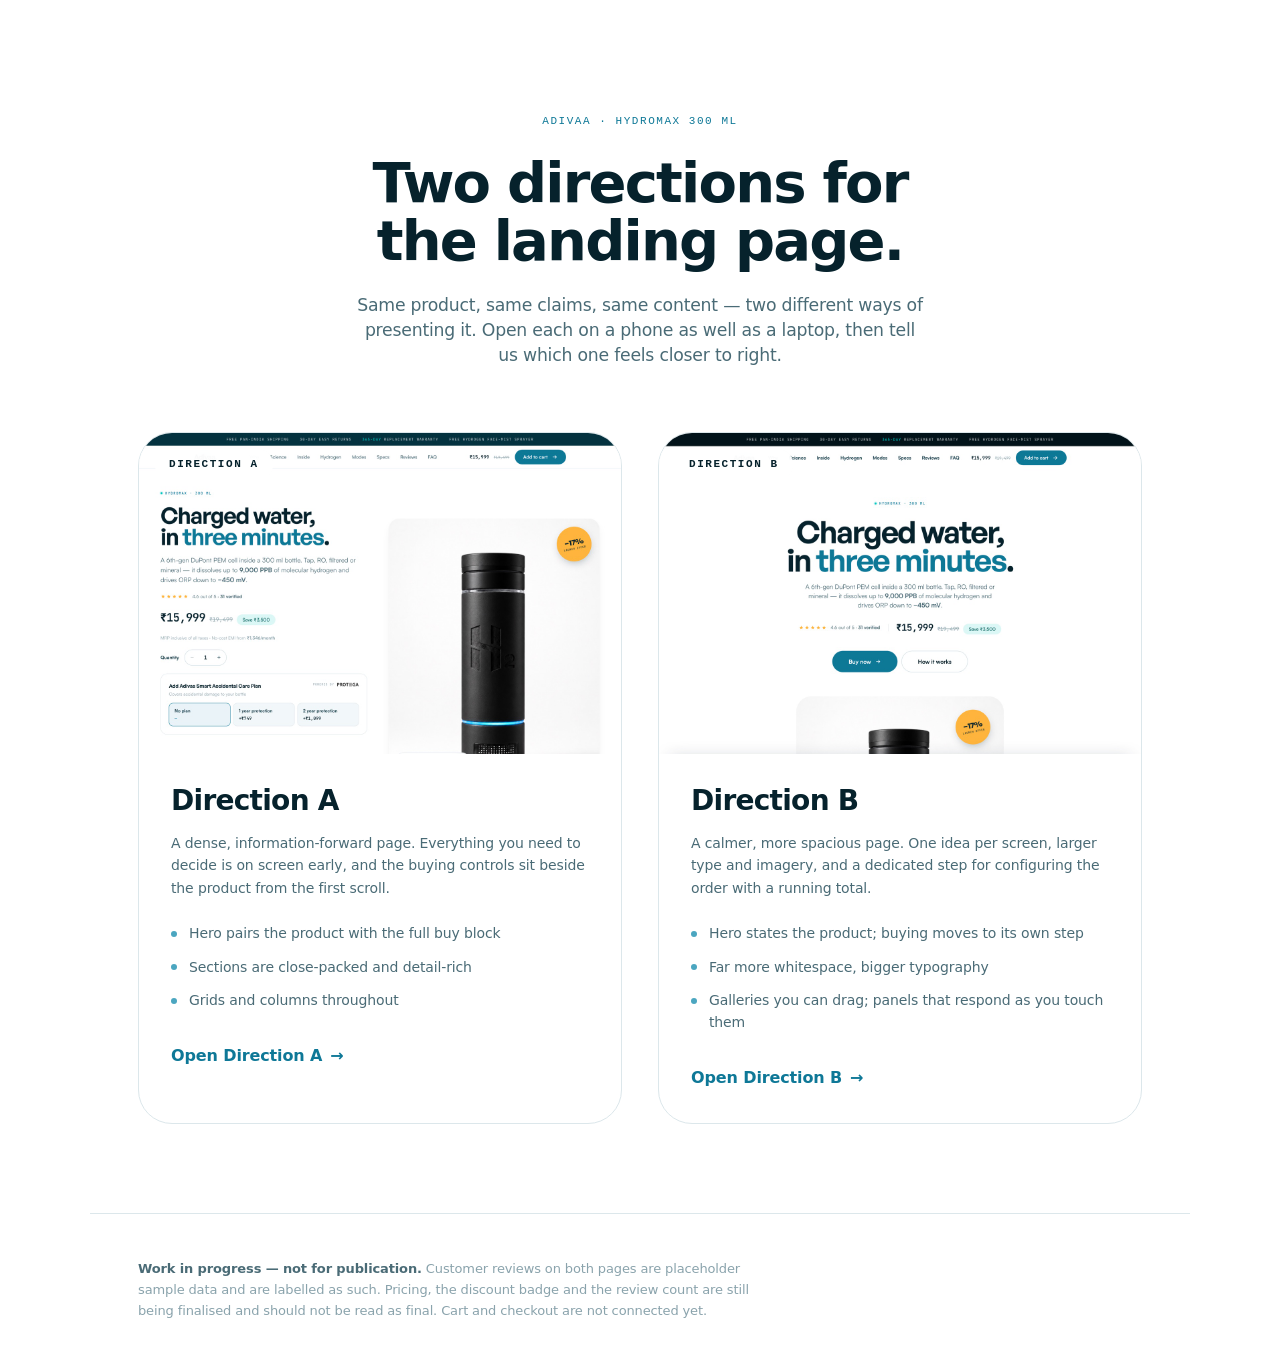
==== index.html @ e39ab36e "HydroMax landing page — two directions for client review Direction A: the current build (pre-Apple)." ====
<!DOCTYPE html>
<html lang="en">
<head>
<meta charset="utf-8">
<meta name="viewport" content="width=device-width, initial-scale=1">
<title>HydroMax landing page — two directions | Adivaa</title>
<meta name="description" content="Two design directions for the HydroMax 300 ml landing page, for review.">
<meta name="theme-color" content="#0E7897">
<!-- a shared preview link, not a page that wants to be found -->
<meta name="robots" content="noindex, nofollow">

<link rel="preconnect" href="https://api.fontshare.com" crossorigin>
<!-- One request per family — Fontshare silently drops every family after the first. -->
<link rel="stylesheet" href="https://api.fontshare.com/v2/css?f%5B%5D=general-sans@400,500,600,700&display=swap">
<link rel="stylesheet" href="https://api.fontshare.com/v2/css?f%5B%5D=satoshi@400,500,700&display=swap">
<link rel="stylesheet" href="apple/tokens.css">

<style>
  *, *::before, *::after { box-sizing: border-box; }
  body {
    margin: 0; min-height: 100svh;
    background: var(--paper); color: var(--ink-900);
    font-family: var(--font-text); font-size: var(--t-body);
    line-height: var(--lh-body); letter-spacing: var(--ls-body);
    -webkit-font-smoothing: antialiased;
    display: flex; flex-direction: column;
  }
  img { max-width: 100%; display: block; }
  a { color: inherit; }
  :focus-visible { outline: none; box-shadow: var(--focus-ring); border-radius: var(--r-sm); }

  .wrap { width: 100%; max-width: 1100px; margin-inline: auto; padding-inline: clamp(22px, 5vw, 48px); }

  header { padding-block: clamp(48px, 8vw, 104px) clamp(32px, 5vw, 64px); text-align: center; }
  .eyebrow {
    font-family: var(--font-data); font-size: var(--t-label); font-weight: 500;
    letter-spacing: var(--ls-label); text-transform: uppercase; color: var(--blue-600);
  }
  h1 {
    margin: var(--s-5) 0 0;
    font-family: var(--font-display); font-weight: 600;
    font-size: clamp(2.125rem, 5.4vw, 3.5rem);
    line-height: var(--lh-head); letter-spacing: var(--ls-d2);
    text-wrap: balance;
  }
  .sub {
    margin: var(--s-5) auto 0; max-width: 52ch;
    font-size: var(--t-lead); line-height: var(--lh-lead); letter-spacing: var(--ls-lead);
    color: var(--ink-500); text-wrap: pretty;
  }

  .grid { display: grid; grid-template-columns: 1fr 1fr; gap: clamp(20px, 3vw, 36px); padding-bottom: clamp(48px, 7vw, 96px); }
  @media (max-width: 760px) { .grid { grid-template-columns: 1fr; } }

  .opt {
    display: flex; flex-direction: column;
    border: 1px solid var(--line); border-radius: var(--r-lg);
    background: var(--paper); overflow: hidden; text-decoration: none;
    transition: transform var(--dur-move, 344ms) var(--spring-ui, ease),
                box-shadow var(--dur-move, 344ms) var(--spring-ui, ease),
                border-color 240ms ease;
  }
  .opt:hover { transform: translateY(-4px); box-shadow: var(--shadow-lift); border-color: var(--blue-600); }
  .opt:active { transform: scale(.99); transition-duration: 90ms; }

  .opt__shot { aspect-ratio: 3 / 2; background: var(--plate, #F5F5F5); position: relative; overflow: hidden; }
  .opt__shot img { width: 100%; height: 100%; object-fit: cover; object-position: top center; }
  .opt__tag {
    position: absolute; top: var(--s-4); left: var(--s-4); z-index: 2;
    font-family: var(--font-data); font-size: var(--t-label); font-weight: 600;
    letter-spacing: var(--ls-label); text-transform: uppercase;
    background: rgba(255,255,255,.92); color: var(--ink-900);
    -webkit-backdrop-filter: blur(12px); backdrop-filter: blur(12px);
    border-radius: var(--r-pill); padding: 7px 14px;
  }
  .opt__body { padding: clamp(20px, 2.6vw, 32px); flex: 1; display: flex; flex-direction: column; }
  .opt__body h2 {
    margin: 0; font-family: var(--font-display); font-weight: 600;
    font-size: clamp(1.375rem, 2.2vw, 1.75rem); letter-spacing: var(--ls-d3); line-height: var(--lh-d3);
  }
  .opt__body p { margin: var(--s-4) 0 0; font-size: var(--t-sm); line-height: var(--lh-sm); color: var(--ink-500); }
  ul { margin: var(--s-5) 0 0; padding: 0; list-style: none; display: grid; gap: var(--s-3); }
  li { font-size: var(--t-sm); color: var(--ink-500); display: flex; gap: var(--s-3); align-items: flex-start; }
  li::before { content: ''; flex: 0 0 auto; width: 6px; height: 6px; border-radius: 50%; background: var(--blue-400); margin-top: .55em; }
  .opt__go {
    margin-top: var(--s-6); font-weight: 700; color: var(--blue-600);
    display: inline-flex; align-items: center; gap: var(--s-2);
  }
  .opt:hover .opt__go span { transform: translateX(4px); }
  .opt__go span { transition: transform 300ms var(--spring-ui, ease); display: inline-block; }

  footer { margin-top: auto; border-top: 1px solid var(--line); padding-block: var(--s-6); }
  .note { font-size: var(--t-xs); color: var(--ink-300); line-height: 1.6; max-width: 78ch; }
  .note b { color: var(--ink-500); font-weight: 600; }

  @media (prefers-reduced-motion: reduce) {
    .opt, .opt__go span { transition: none !important; }
    .opt:hover { transform: none; }
  }
</style>
</head>
<body>

<header class="wrap">
  <p class="eyebrow">Adivaa · HydroMax 300 ml</p>
  <h1>Two directions for the landing page.</h1>
  <p class="sub">
    Same product, same claims, same content — two different ways of presenting it.
    Open each on a phone as well as a laptop, then tell us which one feels closer to right.
  </p>
</header>

<main class="wrap grid">
  <a class="opt" href="classic/">
    <div class="opt__shot">
      <span class="opt__tag">Direction A</span>
      <img src="preview-classic.jpg" alt="Direction A: the current landing page, showing the product beside the full buy block" width="1440" height="960">
    </div>
    <div class="opt__body">
      <h2>Direction A</h2>
      <p>A dense, information-forward page. Everything you need to decide is on screen early, and the buying controls sit beside the product from the first scroll.</p>
      <ul>
        <li>Hero pairs the product with the full buy block</li>
        <li>Sections are close-packed and detail-rich</li>
        <li>Grids and columns throughout</li>
      </ul>
      <span class="opt__go">Open Direction A <span aria-hidden="true">→</span></span>
    </div>
  </a>

  <a class="opt" href="apple/">
    <div class="opt__shot">
      <span class="opt__tag">Direction B</span>
      <img src="preview-apple.jpg" alt="Direction B: a centred headline with the product below and a separate buying step" width="1440" height="960">
    </div>
    <div class="opt__body">
      <h2>Direction B</h2>
      <p>A calmer, more spacious page. One idea per screen, larger type and imagery, and a dedicated step for configuring the order with a running total.</p>
      <ul>
        <li>Hero states the product; buying moves to its own step</li>
        <li>Far more whitespace, bigger typography</li>
        <li>Galleries you can drag; panels that respond as you touch them</li>
      </ul>
      <span class="opt__go">Open Direction B <span aria-hidden="true">→</span></span>
    </div>
  </a>
</main>

<footer class="wrap">
  <p class="note">
    <b>Work in progress — not for publication.</b>
    Customer reviews on both pages are placeholder sample data and are labelled as such.
    Pricing, the discount badge and the review count are still being finalised and should not
    be read as final. Cart and checkout are not connected yet.
  </p>
</footer>

</body>
</html>
---- apple/tokens.css ----
/* ============================================================
   CURRENT — Adivaa HydroMax design language
   Light theme. Brand anchor #0E7897.
   Single source of truth. Nothing in the product hardcodes a
   value that lives in this file.

   v2 — Apple pass. What changed and why:
     · tracking is now a CURVE across the whole scale, not one
       value bolted onto the display sizes
     · leading tracks size inversely, all the way down
     · section rhythm opened ~45%; the content column narrowed,
       so the page reads as content floating in space
     · deep panels went cooler and much deeper — a near-black
       canvas makes one bright accent do far more work
     · materials (translucency) and spring motion are now tokens
   Brand faces and #0E7897 are unchanged.
   ============================================================ */

/* Fonts are loaded via <link> in the document head, not @import — an @import
   chain resolves serially and blocks first paint.

   ⚠ The Fontshare API silently drops every family after the first when you
   combine them in one request: a combined `f[]=general-sans&f[]=satoshi` URL
   returns General Sans only, so Satoshi falls back to system-ui on any machine
   that doesn't happen to have it installed locally. ONE REQUEST PER FAMILY. */

:root {
  /* ---------- 1. INK — text + structure ----------
     Never pure black. Every neutral is tinted toward the brand hue,
     so the page reads "cool water" even where there is no blue. */
  --ink-900: #06222C;   /* headlines, primary text */
  --ink-700: #133A47;   /* sub-headlines */
  --ink-500: #4A6B76;   /* body copy, secondary */
  --ink-300: #8AA3AC;   /* captions, meta, disabled */
  --line:    #DCE7EB;   /* hairlines, card borders */
  --line-strong: #C3D6DD;

  /* ---------- 2. PAPER — surfaces ---------- */
  --paper:      #FFFFFF;
  --paper-tint: #F4F8FA;   /* lifted a touch: more air between tint and paper
                              than contrast, so section changes read as breath */
  --paper-blue: #EAF4F8;
  /* Product plate. This is sampled from hero-studio.jpg's OWN backdrop, so a
     contained render sits on it with no visible rectangle. Do not "improve"
     it to a brand tint — the seam comes straight back. */
  --plate:      #F5F5F5;

  /* ---------- 3. BRAND BLUE — one hue, seven steps ---------- */
  --blue-950: #02141A;   /* deepest ground — footer, final CTA */
  --blue-900: #041B23;   /* deep sections. Was #05323F: pushing it to a cooler
                            near-black is what lets white type and one aqua
                            accent carry a whole section without shouting. */
  --blue-800: #0A3D4C;   /* cards on deep */
  --blue-700: #0A5C75;   /* hover / pressed on brand fills */
  --blue-600: #0E7897;   /* ★ BRAND — CTAs, links, active, units */
  --blue-400: #4BA6C0;   /* illustration, secondary graphics */
  --blue-200: #A9D5E2;   /* dividers on blue, meter tracks */
  --blue-50:  #EAF4F8;

  /* ---------- 4. SPARKS — strict jobs, tiny doses ----------
     AQUA  = "hydrogen is active". GRAPHICS ONLY (fails contrast as text).
     AMBER = "earned proof".      GRAPHICS ONLY. Max ~2% of a viewport. */
  --aqua:      #00C8C0;
  --aqua-soft: rgba(0, 200, 192, .14);
  --aqua-ink:  #05605C;   /* the only legible text form of aqua */
  --amber:     #FFB43D;
  --amber-soft:rgba(255, 180, 61, .16);
  --amber-ink: #7A5410;   /* the only legible text form of amber */

  /* Semantic — functional UI only, never decorative */
  --positive: #12876B;
  --negative: #C0392F;

  /* ---------- 5. TYPE ---------- */
  --font-display: 'General Sans', 'Outfit', 'Avenir Next', system-ui, sans-serif;
  --font-text:    'Satoshi', 'Inter', system-ui, -apple-system, sans-serif;
  --font-data:    'JetBrains Mono', ui-monospace, SFMono-Regular, monospace;

  /* Fluid scale. */
  --t-d0: clamp(3.5rem, 10vw, 8.5rem);      /* statement banner */
  --t-d1: clamp(3rem, 8.2vw, 6.75rem);      /* hero */
  --t-d2: clamp(2.125rem, 4.6vw, 3.875rem); /* section head */
  --t-d3: clamp(1.625rem, 3vw, 2.5rem);     /* sub head */
  --t-h4: clamp(1.1875rem, 1.5vw, 1.375rem);/* card title */
  --t-lead: clamp(1.0625rem, 1.35vw, 1.1875rem);
  --t-body: 1rem;
  --t-sm:   0.875rem;
  --t-xs:   0.8125rem;
  --t-label: 0.6875rem;                     /* mono caps */

  /* ---------- 5a. TRACKING — a curve, not a value ----------
     Letters read too far apart as type grows and too close as it shrinks,
     so tracking has to be size-specific. One fixed letter-spacing is
     always wrong somewhere. Negative through the display sizes, crossing
     zero around body, positive in the small sizes where legibility needs
     the air. This crossover is the single biggest reason a page reads
     "designed" rather than "set". */
  --ls-d0:    -0.045em;   /* 56–136px */
  --ls-d1:    -0.038em;   /* 48–108px */
  --ls-d2:    -0.032em;   /* 34–62px  */
  --ls-d3:    -0.026em;   /* 26–40px  */
  --ls-h4:    -0.019em;   /* 19–22px  */
  --ls-lead:  -0.013em;   /* 17–19px  */
  --ls-body:  -0.008em;   /* 16px     */
  --ls-sm:    -0.003em;   /* 14px     */
  --ls-xs:     0.002em;   /* 13px  ← crossover */
  --ls-micro:  0.010em;   /* 11px     */
  --ls-label:  0.14em;    /* mono caps */

  /* ---------- 5b. LEADING — inverse to size ----------
     Tight on large type, looser as it gets smaller. */
  --lh-statement: 0.86;
  --lh-tight: 0.92;   /* d1 */
  --lh-head:  1.02;   /* d2 */
  --lh-d3:    1.06;
  --lh-h4:    1.18;
  --lh-lead:  1.45;
  --lh-body:  1.55;
  --lh-sm:    1.6;

  /* ---------- 6. SPACE — 4px base ---------- */
  --s-1: 4px;   --s-2: 8px;   --s-3: 12px;  --s-4: 16px;
  --s-5: 24px;  --s-6: 32px;  --s-7: 48px;  --s-8: 64px;
  --s-9: 96px;  --s-10: 128px; --s-11: 160px;

  /* Opened ~45%. Air is the cheapest way to make a page feel expensive,
     and it is what gives one idea per screen room to actually land. */
  --section-y: clamp(112px, 13vw, 232px);
  --gutter:    clamp(22px, 5vw, 72px);
  /* Narrowed from 1240. Content floating in space reads calmer and more
     deliberate than content filling the window edge to edge. */
  --measure:   1140px;
  --shell:     1400px;
  --inset:     clamp(12px, 1.4vw, 20px);

  /* ---------- 7. RADIUS ---------- */
  --r-sm:   14px;
  --r-md:   22px;
  --r-lg:   34px;
  --r-xl:   46px;   /* full-bleed panels */
  --r-pill: 999px;

  /* ---------- 8. ELEVATION ----------
     Cards prefer TINT + HAIRLINE over shadow. Where a shadow is used it
     is wide and faint — a big surface reads as thicker via a deeper,
     softer shadow, not a darker one. */
  --shadow-card:  0 1px 2px rgba(6,34,44,.03), 0 12px 32px -14px rgba(6,34,44,.10);
  --shadow-lift:  0 2px 6px rgba(6,34,44,.05), 0 30px 70px -24px rgba(14,120,151,.30);
  --shadow-glass: inset 0 1px 0 rgba(255,255,255,.7), 0 1px 2px rgba(6,34,44,.04), 0 16px 48px -20px rgba(6,34,44,.22);
  --shadow-float: 0 4px 12px -4px rgba(6,34,44,.08), 0 40px 90px -30px rgba(6,34,44,.28);
  --glow-aqua:    0 0 0 1px rgba(0,200,192,.35), 0 0 40px rgba(0,200,192,.22);
  --focus-ring:   0 0 0 3px rgba(14,120,151,.30);

  /* ---------- 9. MATERIALS — translucency as hierarchy ----------
     Chrome is a floating layer with content scrolling underneath, not an
     opaque strip that eats a band of the viewport. Weight encodes rank:
     thin for small chips, thick for structural regions. A bigger surface
     reads as thicker — stronger blur, deeper shadow.
     Never stack a light translucent surface on another one. */
  --mat-thin:     rgba(255,255,255,.55);
  --mat-regular:  rgba(255,255,255,.72);
  --mat-thick:    rgba(255,255,255,.86);
  --mat-deep:     rgba(4,27,35,.62);
  --mat-deep-thick: rgba(4,27,35,.82);

  --mat-blur-sm: saturate(180%) blur(12px);
  --mat-blur-md: saturate(180%) blur(24px);
  --mat-blur-lg: saturate(190%) blur(40px);

  /* the bright top edge is light catching the leading face of the material */
  --mat-edge:      rgba(255,255,255,.65);
  --mat-edge-deep: rgba(255,255,255,.12);
  --mat-hairline:  rgba(6,34,44,.08);

  /* ---------- 10. MOTION ----------
     These linear() curves are SAMPLED FROM THE SAME analytic spring that
     motion.js runs, so a CSS transition and a JS spring on the same
     component describe the same physics. Regenerate both together if you
     ever change damping/response.

     damping 1.0 = critically damped, no overshoot — the default for
     anything that merely appeared. Bounce (damping .8) is reserved for
     motion a gesture already put momentum into. */
  --spring-ui:    linear(0, 0.0218 4.2%, 0.0754 8.3%, 0.1472 12.5%, 0.2275 16.7%, 0.3101 20.8%, 0.3908 25%, 0.467 29.2%, 0.5372 33.3%, 0.6007 37.5%, 0.6575 41.7%, 0.7075 45.8%, 0.7513 50%, 0.7894 54.2%, 0.8222 58.3%, 0.8503 62.5%, 0.8743 66.7%, 0.8947 70.8%, 0.912 75%, 0.9266 79.2%, 0.9389 83.3%, 0.9492 87.5%, 0.9579 91.7%, 0.9651 95.8%, 1);
  --spring-bounce:linear(0, 0.034 4.2%, 0.1168 8.3%, 0.2255 12.5%, 0.3438 16.7%, 0.4608 20.8%, 0.5695 25%, 0.6661 29.2%, 0.7488 33.3%, 0.8174 37.5%, 0.8727 41.7%, 0.916 45.8%, 0.949 50%, 0.9732 54.2%, 0.9903 58.3%, 1.0019 62.5%, 1.0091 66.7%, 1.0132 70.8%, 1.0149 75%, 1.0151 79.2%, 1.0142 83.3%, 1.0128 87.5%, 1.0111 91.7%, 1.0093 95.8%, 1);

  --dur-spring: 301ms;   /* damping 1.0, response 0.35 */
  --dur-move:   344ms;   /* damping 1.0, response 0.40 */
  --dur-bounce: 430ms;   /* damping 0.8, response 0.40 */
  --dur-sheet:  322ms;   /* damping 0.8, response 0.30 */

  /* Press feedback lives on pointer-down and must be effectively instant —
     anything above ~120ms and directness "falls off a cliff". */
  --dur-press:  90ms;

  /* Non-spring easings, kept for entrances and long ambient motion where a
     spring has nothing to be interruptible about. */
  --ease-entrance: cubic-bezier(.22, 1, .36, 1);
  --ease-ui:       cubic-bezier(.4, 0, .2, 1);
  --ease-water:    cubic-bezier(.65, 0, .35, 1);
  --dur-entrance: 700ms;
  --dur-ui: 240ms;
  --dur-water: 1200ms;
  --stagger: 70ms;
}

/* ---------- accessibility variants of the material ----------
   Reduced transparency does not mean "remove the layer" — it means make
   the same layer frostier and solid, so hierarchy survives. */
@media (prefers-reduced-transparency: reduce) {
  :root {
    --mat-thin: rgba(255,255,255,.97);
    --mat-regular: #fff;
    --mat-thick: #fff;
    --mat-deep: #041B23;
    --mat-deep-thick: #041B23;
    --mat-blur-sm: none; --mat-blur-md: none; --mat-blur-lg: none;
  }
}
@media (prefers-contrast: more) {
  :root {
    --mat-thin: #fff; --mat-regular: #fff; --mat-thick: #fff;
    --mat-deep: #02141A; --mat-deep-thick: #02141A;
    --mat-blur-sm: none; --mat-blur-md: none; --mat-blur-lg: none;
    --mat-hairline: rgba(6,34,44,.55);
    --mat-edge: rgba(6,34,44,.55);
    --line: #7E9AA4;
    --line-strong: #4A6B76;
    --ink-500: #29505C;
    --ink-300: #4A6B76;
  }
}
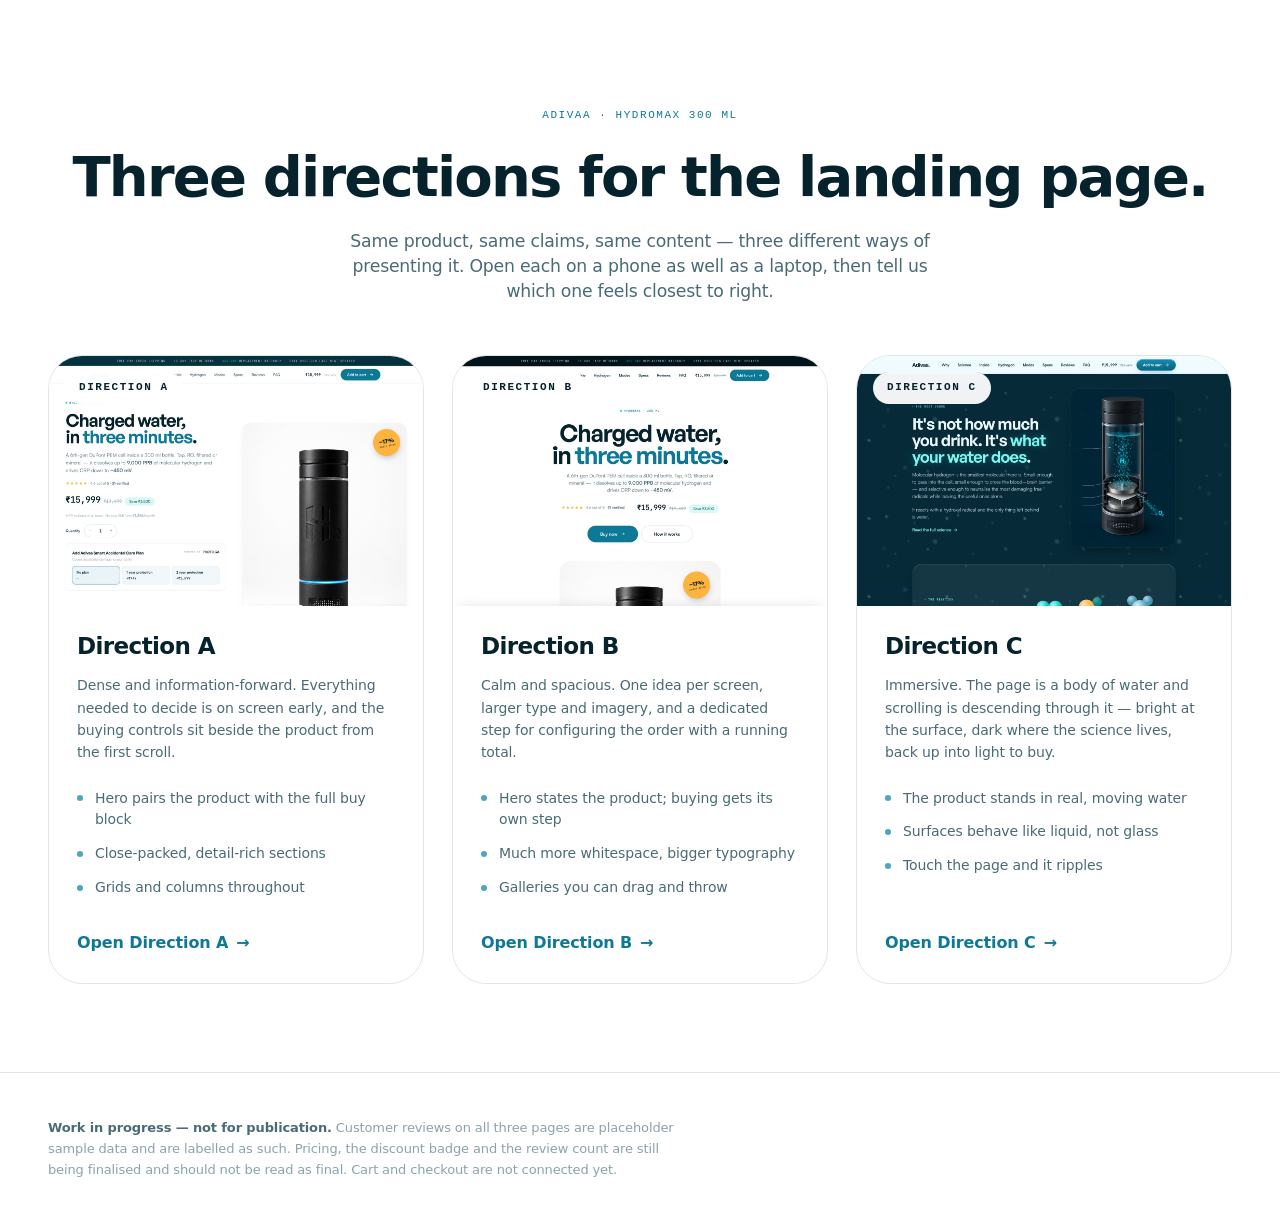
==== commit 08b01669: "Three directions for client review A: Classic  — dense, light, buy block in the hero B: Apple    — a" ====
--- a/index.html
+++ b/index.html
@@ -3,8 +3,8 @@
 <head>
 <meta charset="utf-8">
 <meta name="viewport" content="width=device-width, initial-scale=1">
-<title>HydroMax landing page — two directions | Adivaa</title>
-<meta name="description" content="Two design directions for the HydroMax 300 ml landing page, for review.">
+<title>HydroMax landing page — three directions | Adivaa</title>
+<meta name="description" content="Three design directions for the HydroMax 300 ml landing page, for review.">
 <meta name="theme-color" content="#0E7897">
 <!-- a shared preview link, not a page that wants to be found -->
 <meta name="robots" content="noindex, nofollow">
@@ -29,9 +29,9 @@
   a { color: inherit; }
   :focus-visible { outline: none; box-shadow: var(--focus-ring); border-radius: var(--r-sm); }
 
-  .wrap { width: 100%; max-width: 1100px; margin-inline: auto; padding-inline: clamp(22px, 5vw, 48px); }
+  .wrap { width: 100%; max-width: 1280px; margin-inline: auto; padding-inline: clamp(22px, 5vw, 48px); }
 
-  header { padding-block: clamp(48px, 8vw, 104px) clamp(32px, 5vw, 64px); text-align: center; }
+  header { padding-block: clamp(48px, 8vw, 96px) clamp(28px, 4vw, 56px); text-align: center; }
   .eyebrow {
     font-family: var(--font-data); font-size: var(--t-label); font-weight: 500;
     letter-spacing: var(--ls-label); text-transform: uppercase; color: var(--blue-600);
@@ -44,21 +44,20 @@
     text-wrap: balance;
   }
   .sub {
-    margin: var(--s-5) auto 0; max-width: 52ch;
+    margin: var(--s-5) auto 0; max-width: 54ch;
     font-size: var(--t-lead); line-height: var(--lh-lead); letter-spacing: var(--ls-lead);
     color: var(--ink-500); text-wrap: pretty;
   }
 
-  .grid { display: grid; grid-template-columns: 1fr 1fr; gap: clamp(20px, 3vw, 36px); padding-bottom: clamp(48px, 7vw, 96px); }
-  @media (max-width: 760px) { .grid { grid-template-columns: 1fr; } }
+  .grid { display: grid; grid-template-columns: repeat(3, 1fr); gap: clamp(18px, 2.2vw, 28px);
+          padding-bottom: clamp(48px, 7vw, 88px); align-items: start; }
+  @media (max-width: 980px) { .grid { grid-template-columns: 1fr; max-width: 560px; margin-inline: auto; } }
 
   .opt {
-    display: flex; flex-direction: column;
+    display: flex; flex-direction: column; height: 100%;
     border: 1px solid var(--line); border-radius: var(--r-lg);
     background: var(--paper); overflow: hidden; text-decoration: none;
-    transition: transform var(--dur-move, 344ms) var(--spring-ui, ease),
-                box-shadow var(--dur-move, 344ms) var(--spring-ui, ease),
-                border-color 240ms ease;
+    transition: transform 344ms var(--spring-ui, ease), box-shadow 344ms var(--spring-ui, ease), border-color 240ms ease;
   }
   .opt:hover { transform: translateY(-4px); box-shadow: var(--shadow-lift); border-color: var(--blue-600); }
   .opt:active { transform: scale(.99); transition-duration: 90ms; }
@@ -69,23 +68,21 @@
     position: absolute; top: var(--s-4); left: var(--s-4); z-index: 2;
     font-family: var(--font-data); font-size: var(--t-label); font-weight: 600;
     letter-spacing: var(--ls-label); text-transform: uppercase;
-    background: rgba(255,255,255,.92); color: var(--ink-900);
+    background: rgba(255,255,255,.94); color: var(--ink-900);
     -webkit-backdrop-filter: blur(12px); backdrop-filter: blur(12px);
     border-radius: var(--r-pill); padding: 7px 14px;
   }
-  .opt__body { padding: clamp(20px, 2.6vw, 32px); flex: 1; display: flex; flex-direction: column; }
+  .opt__body { padding: clamp(20px, 2.2vw, 28px); flex: 1; display: flex; flex-direction: column; }
   .opt__body h2 {
     margin: 0; font-family: var(--font-display); font-weight: 600;
-    font-size: clamp(1.375rem, 2.2vw, 1.75rem); letter-spacing: var(--ls-d3); line-height: var(--lh-d3);
+    font-size: clamp(1.25rem, 1.8vw, 1.5rem); letter-spacing: var(--ls-d3); line-height: var(--lh-d3);
   }
   .opt__body p { margin: var(--s-4) 0 0; font-size: var(--t-sm); line-height: var(--lh-sm); color: var(--ink-500); }
   ul { margin: var(--s-5) 0 0; padding: 0; list-style: none; display: grid; gap: var(--s-3); }
   li { font-size: var(--t-sm); color: var(--ink-500); display: flex; gap: var(--s-3); align-items: flex-start; }
   li::before { content: ''; flex: 0 0 auto; width: 6px; height: 6px; border-radius: 50%; background: var(--blue-400); margin-top: .55em; }
-  .opt__go {
-    margin-top: var(--s-6); font-weight: 700; color: var(--blue-600);
-    display: inline-flex; align-items: center; gap: var(--s-2);
-  }
+  .opt__go { margin-top: auto; padding-top: var(--s-6); font-weight: 700; color: var(--blue-600);
+             display: inline-flex; align-items: center; gap: var(--s-2); }
   .opt:hover .opt__go span { transform: translateX(4px); }
   .opt__go span { transition: transform 300ms var(--spring-ui, ease); display: inline-block; }
 
@@ -103,10 +100,10 @@
 
 <header class="wrap">
   <p class="eyebrow">Adivaa · HydroMax 300 ml</p>
-  <h1>Two directions for the landing page.</h1>
+  <h1>Three directions for the landing page.</h1>
   <p class="sub">
-    Same product, same claims, same content — two different ways of presenting it.
-    Open each on a phone as well as a laptop, then tell us which one feels closer to right.
+    Same product, same claims, same content — three different ways of presenting it.
+    Open each on a phone as well as a laptop, then tell us which one feels closest to right.
   </p>
 </header>
 
@@ -114,14 +111,14 @@
   <a class="opt" href="classic/">
     <div class="opt__shot">
       <span class="opt__tag">Direction A</span>
-      <img src="preview-classic.jpg" alt="Direction A: the current landing page, showing the product beside the full buy block" width="1440" height="960">
+      <img src="preview-classic.jpg" alt="Direction A: the product beside the full buy block, on a light page" width="1440" height="960">
     </div>
     <div class="opt__body">
       <h2>Direction A</h2>
-      <p>A dense, information-forward page. Everything you need to decide is on screen early, and the buying controls sit beside the product from the first scroll.</p>
+      <p>Dense and information-forward. Everything needed to decide is on screen early, and the buying controls sit beside the product from the first scroll.</p>
       <ul>
         <li>Hero pairs the product with the full buy block</li>
-        <li>Sections are close-packed and detail-rich</li>
+        <li>Close-packed, detail-rich sections</li>
         <li>Grids and columns throughout</li>
       </ul>
       <span class="opt__go">Open Direction A <span aria-hidden="true">→</span></span>
@@ -131,17 +128,34 @@
   <a class="opt" href="apple/">
     <div class="opt__shot">
       <span class="opt__tag">Direction B</span>
-      <img src="preview-apple.jpg" alt="Direction B: a centred headline with the product below and a separate buying step" width="1440" height="960">
+      <img src="preview-apple.jpg" alt="Direction B: a centred headline with the product below, on a light airy page" width="1440" height="960">
     </div>
     <div class="opt__body">
       <h2>Direction B</h2>
-      <p>A calmer, more spacious page. One idea per screen, larger type and imagery, and a dedicated step for configuring the order with a running total.</p>
+      <p>Calm and spacious. One idea per screen, larger type and imagery, and a dedicated step for configuring the order with a running total.</p>
       <ul>
-        <li>Hero states the product; buying moves to its own step</li>
-        <li>Far more whitespace, bigger typography</li>
-        <li>Galleries you can drag; panels that respond as you touch them</li>
+        <li>Hero states the product; buying gets its own step</li>
+        <li>Much more whitespace, bigger typography</li>
+        <li>Galleries you can drag and throw</li>
       </ul>
       <span class="opt__go">Open Direction B <span aria-hidden="true">→</span></span>
+    </div>
+  </a>
+
+  <a class="opt" href="meniscus/">
+    <div class="opt__shot">
+      <span class="opt__tag">Direction C</span>
+      <img src="preview-meniscus.jpg" alt="Direction C: a deep underwater section with the product cutaway lit against dark water" width="1440" height="960">
+    </div>
+    <div class="opt__body">
+      <h2>Direction C</h2>
+      <p>Immersive. The page is a body of water and scrolling is descending through it — bright at the surface, dark where the science lives, back up into light to buy.</p>
+      <ul>
+        <li>The product stands in real, moving water</li>
+        <li>Surfaces behave like liquid, not glass</li>
+        <li>Touch the page and it ripples</li>
+      </ul>
+      <span class="opt__go">Open Direction C <span aria-hidden="true">→</span></span>
     </div>
   </a>
 </main>
@@ -149,7 +163,7 @@
 <footer class="wrap">
   <p class="note">
     <b>Work in progress — not for publication.</b>
-    Customer reviews on both pages are placeholder sample data and are labelled as such.
+    Customer reviews on all three pages are placeholder sample data and are labelled as such.
     Pricing, the discount badge and the review count are still being finalised and should not
     be read as final. Cart and checkout are not connected yet.
   </p>
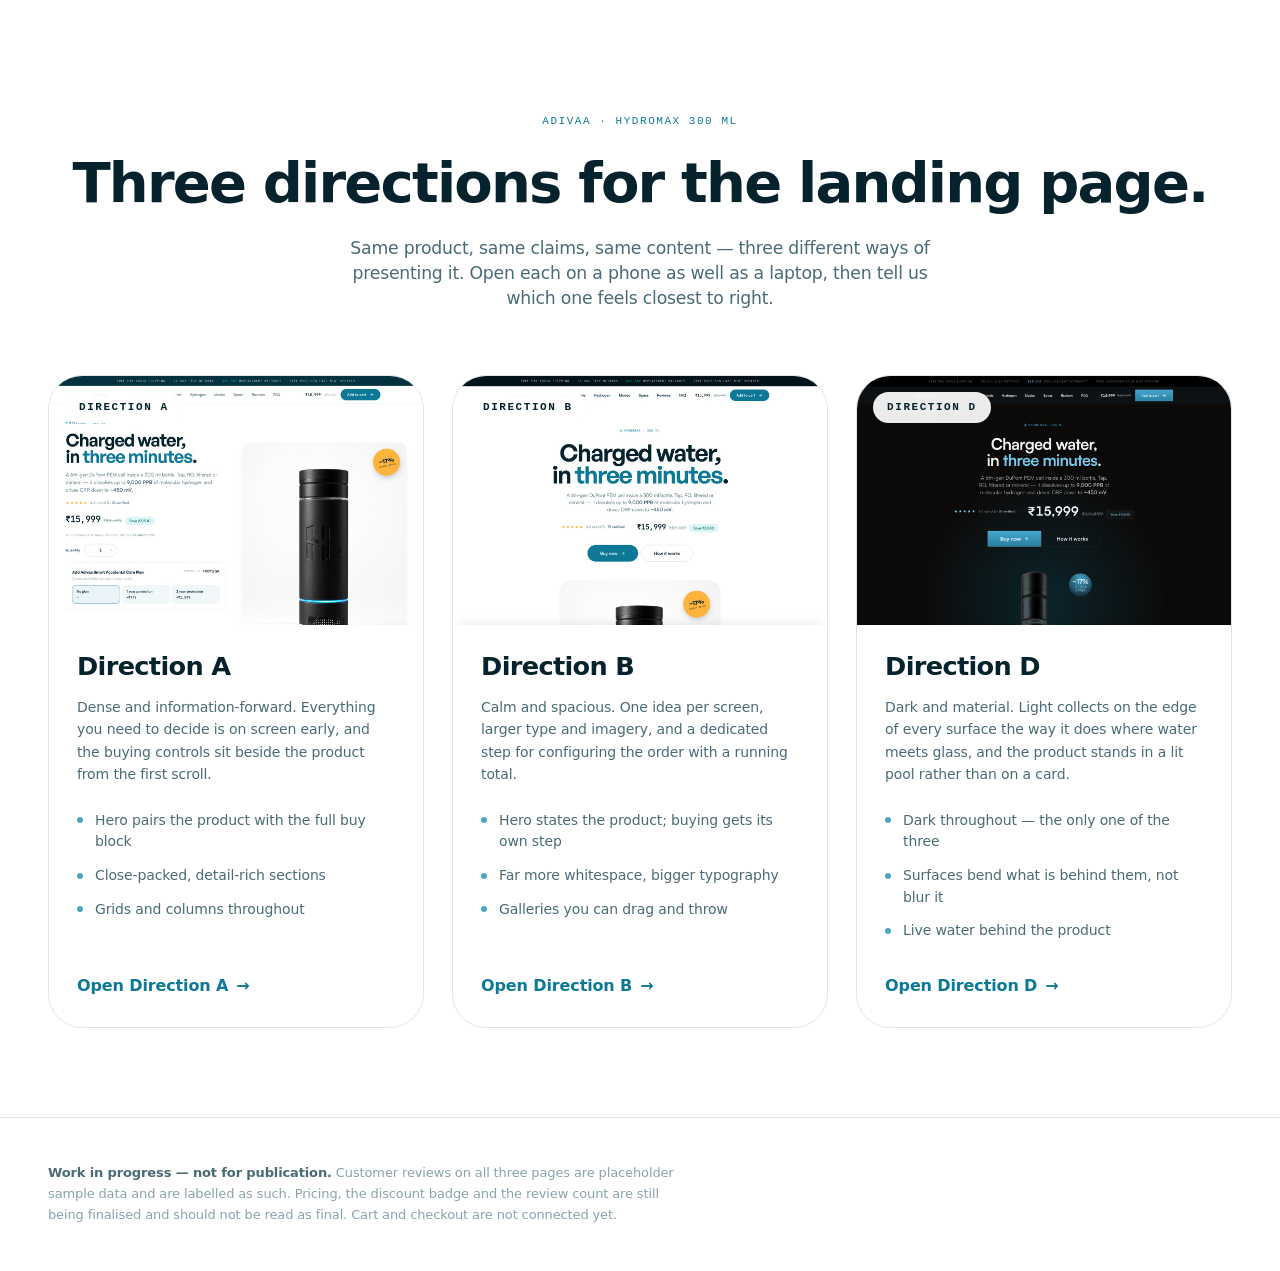
==== commit 0a8602f2: "Three directions, all de-slopped - A and B rebuilt from their branches, not the frozen dir-* tags, s" ====
--- a/index.html
+++ b/index.html
@@ -29,9 +29,9 @@
   a { color: inherit; }
   :focus-visible { outline: none; box-shadow: var(--focus-ring); border-radius: var(--r-sm); }
 
-  .wrap { width: 100%; max-width: 1280px; margin-inline: auto; padding-inline: clamp(22px, 5vw, 48px); }
+  .wrap { width: 100%; max-width: 1320px; margin-inline: auto; padding-inline: clamp(22px, 5vw, 48px); }
 
-  header { padding-block: clamp(48px, 8vw, 96px) clamp(28px, 4vw, 56px); text-align: center; }
+  header { padding-block: clamp(48px, 8vw, 104px) clamp(32px, 5vw, 64px); text-align: center; }
   .eyebrow {
     font-family: var(--font-data); font-size: var(--t-label); font-weight: 500;
     letter-spacing: var(--ls-label); text-transform: uppercase; color: var(--blue-600);
@@ -49,15 +49,17 @@
     color: var(--ink-500); text-wrap: pretty;
   }
 
-  .grid { display: grid; grid-template-columns: repeat(3, 1fr); gap: clamp(18px, 2.2vw, 28px);
-          padding-bottom: clamp(48px, 7vw, 88px); align-items: start; }
-  @media (max-width: 980px) { .grid { grid-template-columns: 1fr; max-width: 560px; margin-inline: auto; } }
+  .grid { display: grid; grid-template-columns: repeat(3, 1fr); gap: clamp(18px, 2.2vw, 30px); padding-bottom: clamp(48px, 7vw, 96px); }
+  @media (max-width: 1040px) { .grid { grid-template-columns: 1fr 1fr; } }
+  @media (max-width: 720px)  { .grid { grid-template-columns: 1fr; } }
 
   .opt {
-    display: flex; flex-direction: column; height: 100%;
+    display: flex; flex-direction: column;
     border: 1px solid var(--line); border-radius: var(--r-lg);
     background: var(--paper); overflow: hidden; text-decoration: none;
-    transition: transform 344ms var(--spring-ui, ease), box-shadow 344ms var(--spring-ui, ease), border-color 240ms ease;
+    transition: transform var(--dur-move, 344ms) var(--spring-ui, ease),
+                box-shadow var(--dur-move, 344ms) var(--spring-ui, ease),
+                border-color 240ms ease;
   }
   .opt:hover { transform: translateY(-4px); box-shadow: var(--shadow-lift); border-color: var(--blue-600); }
   .opt:active { transform: scale(.99); transition-duration: 90ms; }
@@ -68,21 +70,23 @@
     position: absolute; top: var(--s-4); left: var(--s-4); z-index: 2;
     font-family: var(--font-data); font-size: var(--t-label); font-weight: 600;
     letter-spacing: var(--ls-label); text-transform: uppercase;
-    background: rgba(255,255,255,.94); color: var(--ink-900);
+    background: rgba(255,255,255,.92); color: var(--ink-900);
     -webkit-backdrop-filter: blur(12px); backdrop-filter: blur(12px);
     border-radius: var(--r-pill); padding: 7px 14px;
   }
-  .opt__body { padding: clamp(20px, 2.2vw, 28px); flex: 1; display: flex; flex-direction: column; }
+  .opt__body { padding: clamp(18px, 2.2vw, 28px); flex: 1; display: flex; flex-direction: column; }
   .opt__body h2 {
     margin: 0; font-family: var(--font-display); font-weight: 600;
-    font-size: clamp(1.25rem, 1.8vw, 1.5rem); letter-spacing: var(--ls-d3); line-height: var(--lh-d3);
+    font-size: clamp(1.25rem, 2vw, 1.625rem); letter-spacing: var(--ls-d3); line-height: var(--lh-d3);
   }
   .opt__body p { margin: var(--s-4) 0 0; font-size: var(--t-sm); line-height: var(--lh-sm); color: var(--ink-500); }
   ul { margin: var(--s-5) 0 0; padding: 0; list-style: none; display: grid; gap: var(--s-3); }
   li { font-size: var(--t-sm); color: var(--ink-500); display: flex; gap: var(--s-3); align-items: flex-start; }
   li::before { content: ''; flex: 0 0 auto; width: 6px; height: 6px; border-radius: 50%; background: var(--blue-400); margin-top: .55em; }
-  .opt__go { margin-top: auto; padding-top: var(--s-6); font-weight: 700; color: var(--blue-600);
-             display: inline-flex; align-items: center; gap: var(--s-2); }
+  .opt__go {
+    margin-top: auto; padding-top: var(--s-6); font-weight: 700; color: var(--blue-600);
+    display: inline-flex; align-items: center; gap: var(--s-2);
+  }
   .opt:hover .opt__go span { transform: translateX(4px); }
   .opt__go span { transition: transform 300ms var(--spring-ui, ease); display: inline-block; }
 
@@ -111,11 +115,11 @@
   <a class="opt" href="classic/">
     <div class="opt__shot">
       <span class="opt__tag">Direction A</span>
-      <img src="preview-classic.jpg" alt="Direction A: the product beside the full buy block, on a light page" width="1440" height="960">
+      <img src="preview-classic.jpg" alt="Direction A: the product beside a full buy block on a light page" width="1440" height="960">
     </div>
     <div class="opt__body">
       <h2>Direction A</h2>
-      <p>Dense and information-forward. Everything needed to decide is on screen early, and the buying controls sit beside the product from the first scroll.</p>
+      <p>Dense and information-forward. Everything you need to decide is on screen early, and the buying controls sit beside the product from the first scroll.</p>
       <ul>
         <li>Hero pairs the product with the full buy block</li>
         <li>Close-packed, detail-rich sections</li>
@@ -128,14 +132,14 @@
   <a class="opt" href="apple/">
     <div class="opt__shot">
       <span class="opt__tag">Direction B</span>
-      <img src="preview-apple.jpg" alt="Direction B: a centred headline with the product below, on a light airy page" width="1440" height="960">
+      <img src="preview-apple.jpg" alt="Direction B: a centred headline with the product below and a separate buying step" width="1440" height="960">
     </div>
     <div class="opt__body">
       <h2>Direction B</h2>
       <p>Calm and spacious. One idea per screen, larger type and imagery, and a dedicated step for configuring the order with a running total.</p>
       <ul>
         <li>Hero states the product; buying gets its own step</li>
-        <li>Much more whitespace, bigger typography</li>
+        <li>Far more whitespace, bigger typography</li>
         <li>Galleries you can drag and throw</li>
       </ul>
       <span class="opt__go">Open Direction B <span aria-hidden="true">→</span></span>
@@ -144,18 +148,18 @@
 
   <a class="opt" href="meniscus/">
     <div class="opt__shot">
-      <span class="opt__tag">Direction C</span>
-      <img src="preview-meniscus.jpg" alt="Direction C: a deep underwater section with the product cutaway lit against dark water" width="1440" height="960">
+      <span class="opt__tag">Direction D</span>
+      <img src="preview-meniscus.jpg" alt="Direction D: a dark page with the product standing in lit water" width="1440" height="960">
     </div>
     <div class="opt__body">
-      <h2>Direction C</h2>
-      <p>Immersive. The page is a body of water and scrolling is descending through it — bright at the surface, dark where the science lives, back up into light to buy.</p>
+      <h2>Direction D</h2>
+      <p>Dark and material. Light collects on the edge of every surface the way it does where water meets glass, and the product stands in a lit pool rather than on a card.</p>
       <ul>
-        <li>The product stands in real, moving water</li>
-        <li>Surfaces behave like liquid, not glass</li>
-        <li>Touch the page and it ripples</li>
+        <li>Dark throughout — the only one of the three</li>
+        <li>Surfaces bend what is behind them, not blur it</li>
+        <li>Live water behind the product</li>
       </ul>
-      <span class="opt__go">Open Direction C <span aria-hidden="true">→</span></span>
+      <span class="opt__go">Open Direction D <span aria-hidden="true">→</span></span>
     </div>
   </a>
 </main>
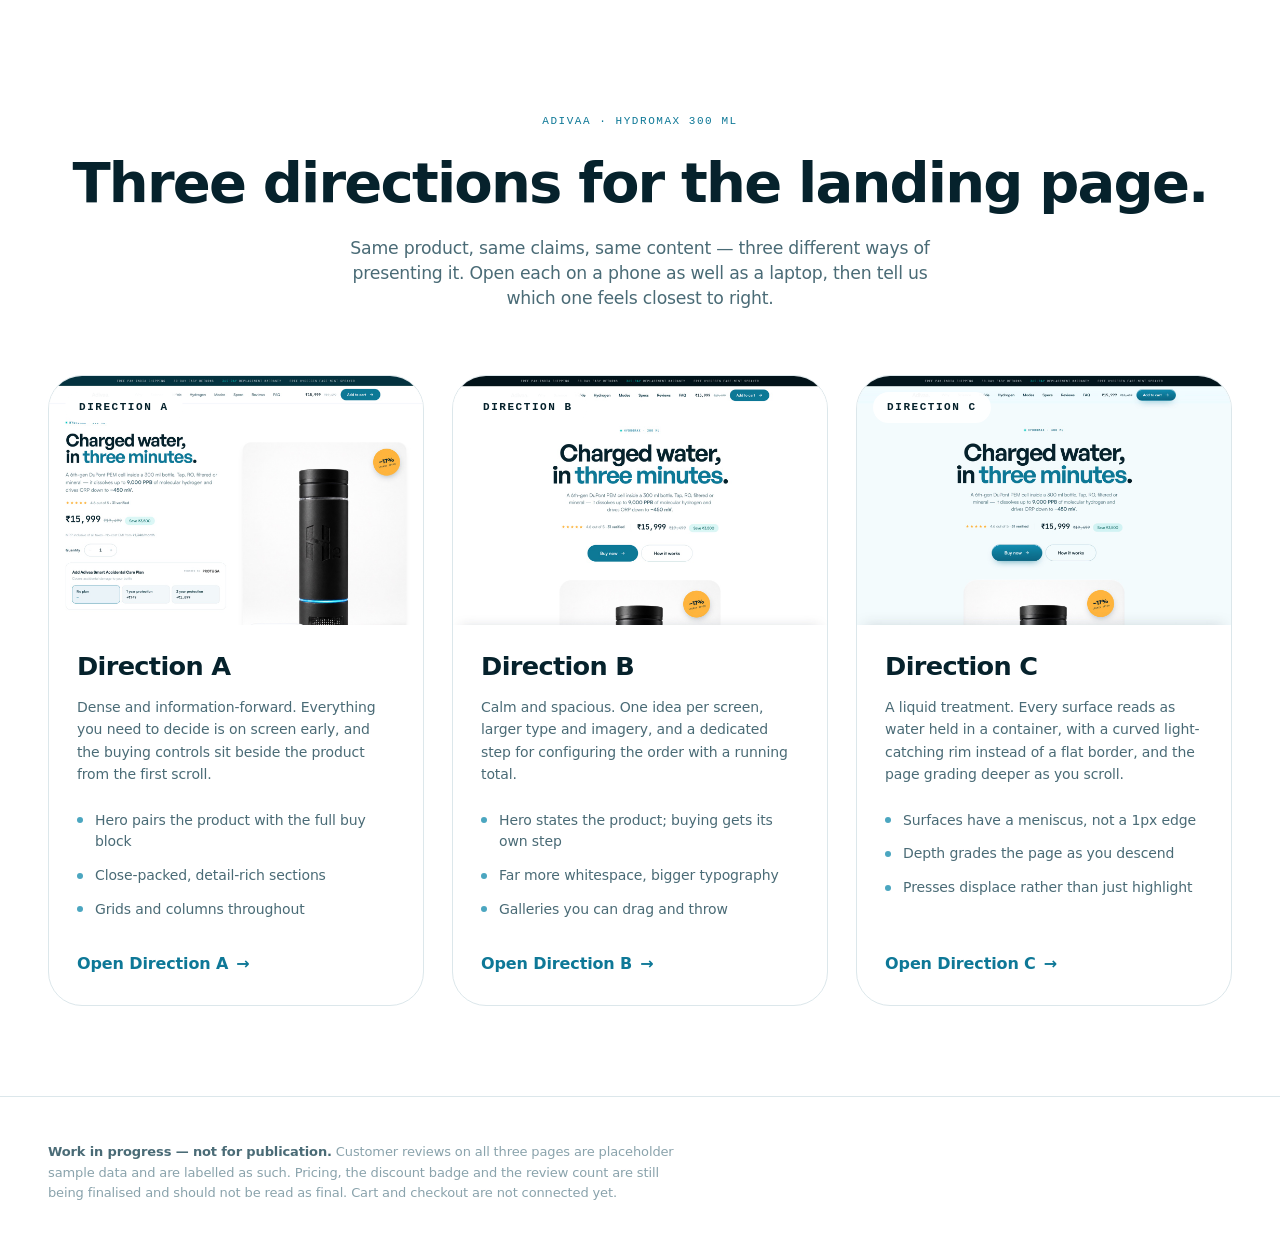
==== commit d8010cfa: "Site is A, B, C. Direction D removed; C's water effect removed. /meniscus/ serves Direction C again " ====
--- a/index.html
+++ b/index.html
@@ -148,18 +148,18 @@
 
   <a class="opt" href="meniscus/">
     <div class="opt__shot">
-      <span class="opt__tag">Direction D</span>
-      <img src="preview-meniscus.jpg" alt="Direction D: a dark page with the product standing in lit water" width="1440" height="960">
+      <span class="opt__tag">Direction C</span>
+      <img src="preview-meniscus.jpg" alt="Direction C: a liquid treatment where surfaces read as water held in a container" width="1440" height="960">
     </div>
     <div class="opt__body">
-      <h2>Direction D</h2>
-      <p>Dark and material. Light collects on the edge of every surface the way it does where water meets glass, and the product stands in a lit pool rather than on a card.</p>
+      <h2>Direction C</h2>
+      <p>A liquid treatment. Every surface reads as water held in a container, with a curved light-catching rim instead of a flat border, and the page grading deeper as you scroll.</p>
       <ul>
-        <li>Dark throughout — the only one of the three</li>
-        <li>Surfaces bend what is behind them, not blur it</li>
-        <li>Live water behind the product</li>
+        <li>Surfaces have a meniscus, not a 1px edge</li>
+        <li>Depth grades the page as you descend</li>
+        <li>Presses displace rather than just highlight</li>
       </ul>
-      <span class="opt__go">Open Direction D <span aria-hidden="true">→</span></span>
+      <span class="opt__go">Open Direction C <span aria-hidden="true">→</span></span>
     </div>
   </a>
 </main>
